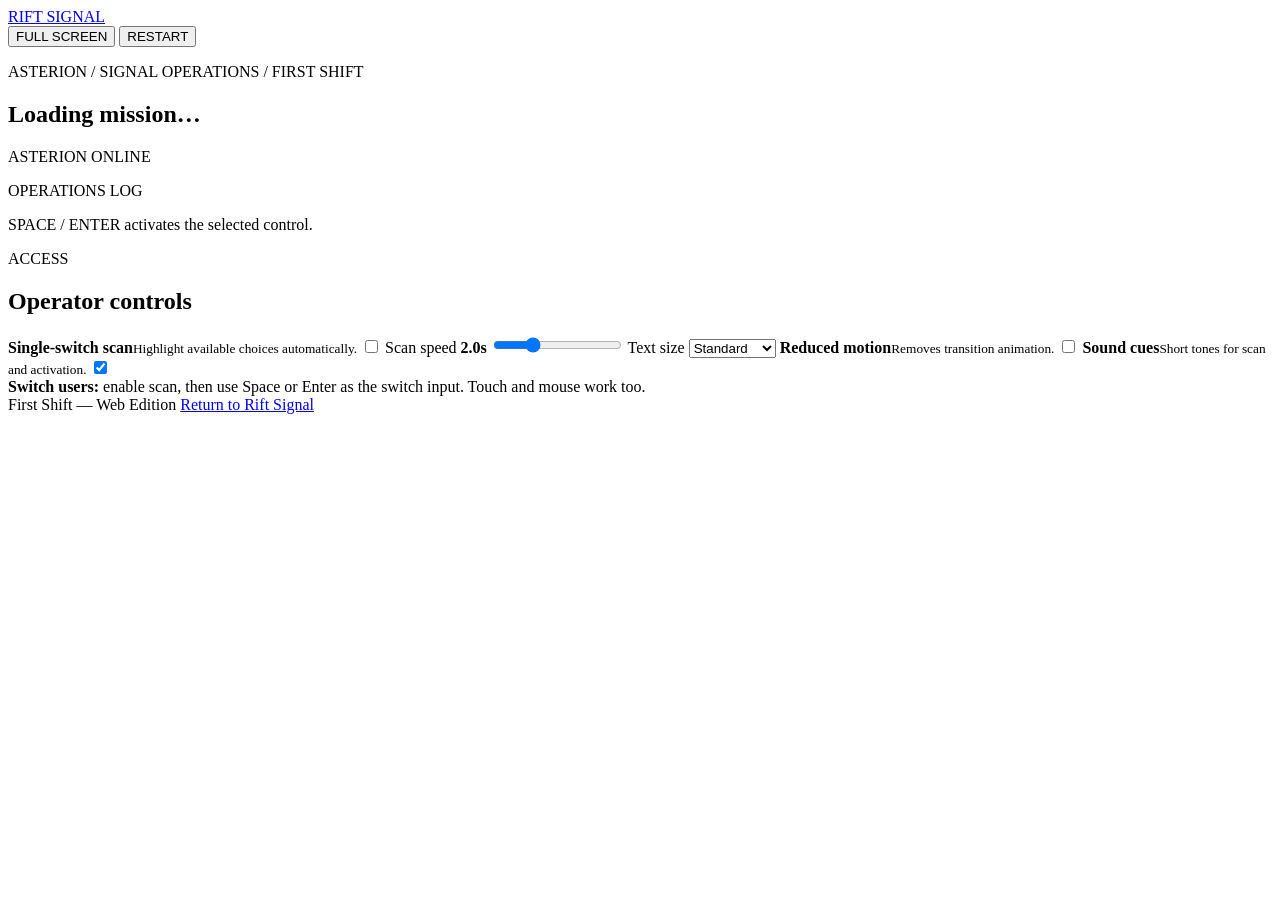
==== docs/play/index.html @ 93ed442c "Add First Shift web experience" ====
<!doctype html>
<html lang="en">
<head>
<meta charset="utf-8">
<meta name="viewport" content="width=device-width,initial-scale=1,viewport-fit=cover">
<meta name="description" content="Play Rift Signal First Shift online with direct, keyboard, touch, or single-switch scanning controls.">
<title>Rift Signal | First Shift Online</title>
<link rel="stylesheet" href="style.css">
</head>
<body>
<header class="topbar">
  <a class="brand" href="../">RIFT SIGNAL</a>
  <div class="top-actions">
    <button id="fullscreenBtn" class="ghost" type="button">FULL SCREEN</button>
    <button id="restartBtn" class="ghost" type="button">RESTART</button>
  </div>
</header>

<main class="shell">
  <section class="console" aria-labelledby="missionTitle">
    <div class="console-head">
      <div>
        <p class="eyebrow" id="chapterLabel">ASTERION / SIGNAL OPERATIONS / FIRST SHIFT</p>
        <h1 id="missionTitle">Loading mission…</h1>
      </div>
      <div class="vessel">ASTERION <span>ONLINE</span></div>
    </div>

    <p id="briefing" class="briefing"></p>

    <div id="stations" class="stations" aria-label="Station status"></div>

    <div class="log-panel">
      <div class="panel-label">OPERATIONS LOG</div>
      <div id="logText" class="log-text" aria-live="polite"></div>
    </div>

    <div class="switch-zone">
      <p id="instruction" class="instruction">SPACE / ENTER activates the selected control.</p>
      <div id="actionRow" class="action-row"></div>
    </div>
  </section>

  <aside class="accessibility" aria-label="Accessibility controls">
    <p class="eyebrow">ACCESS</p>
    <h2>Operator controls</h2>

    <label class="toggle-row">
      <span><strong>Single-switch scan</strong><small>Highlight available choices automatically.</small></span>
      <input id="scanToggle" type="checkbox">
    </label>

    <label class="setting">
      <span>Scan speed <strong id="scanSpeedLabel">2.0s</strong></span>
      <input id="scanSpeed" type="range" min="800" max="5000" step="100" value="2000">
    </label>

    <label class="setting">
      <span>Text size</span>
      <select id="textSize">
        <option value="1">Standard</option>
        <option value="1.2">Large</option>
        <option value="1.4">Extra large</option>
      </select>
    </label>

    <label class="toggle-row">
      <span><strong>Reduced motion</strong><small>Removes transition animation.</small></span>
      <input id="reducedMotion" type="checkbox">
    </label>

    <label class="toggle-row">
      <span><strong>Sound cues</strong><small>Short tones for scan and activation.</small></span>
      <input id="soundToggle" type="checkbox" checked>
    </label>

    <div class="access-note">
      <strong>Switch users:</strong> enable scan, then use Space or Enter as the switch input. Touch and mouse work too.
    </div>
  </aside>
</main>

<footer>
  <span>First Shift — Web Edition</span>
  <a href="../">Return to Rift Signal</a>
</footer>

<script src="app.js"></script>
</body>
</html>
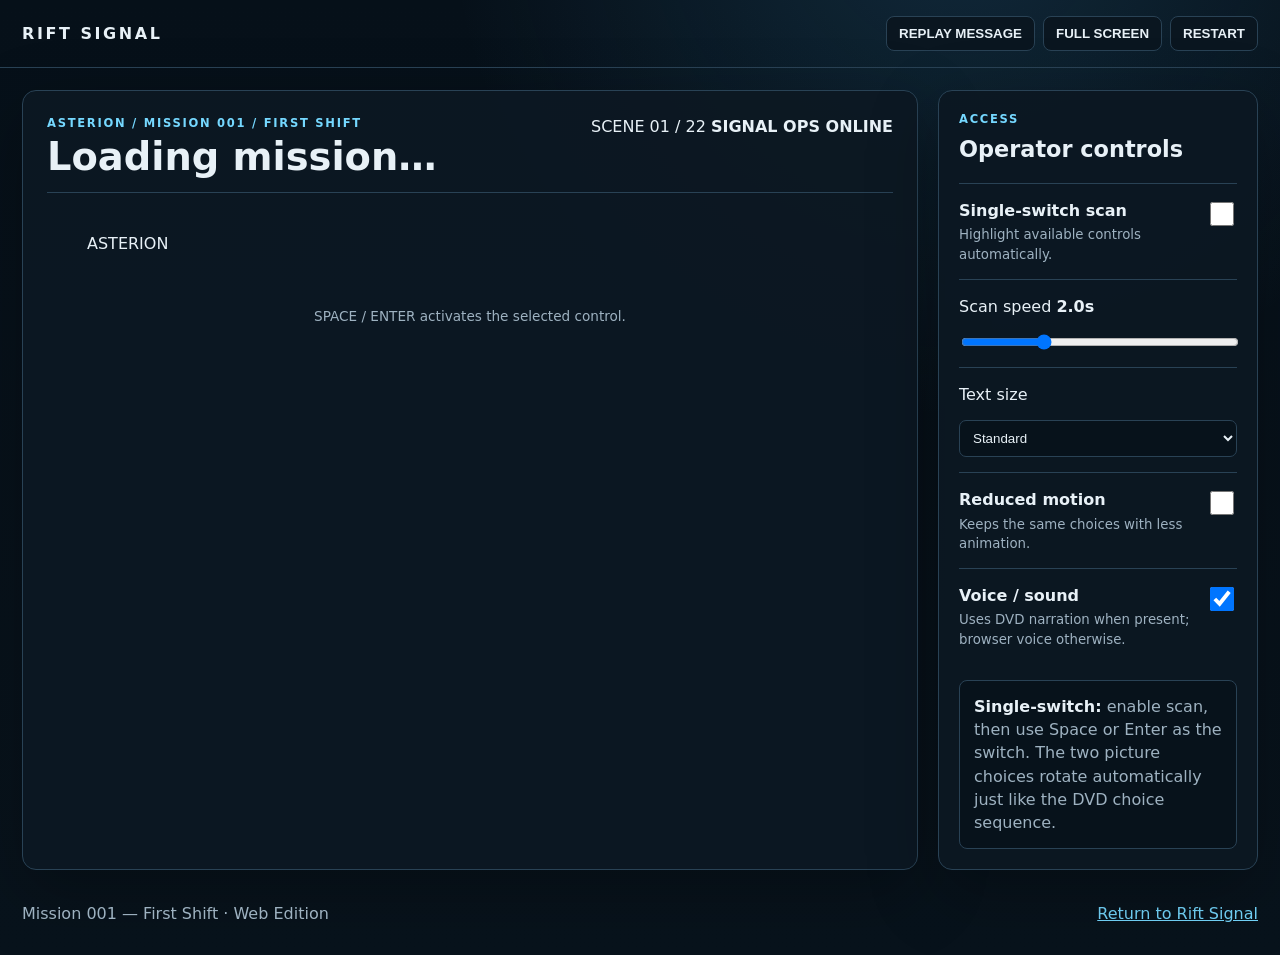
==== commit e30cf64b: "Make web Mission 001 match DVD scene structure" ====
--- a/docs/play/index.html
+++ b/docs/play/index.html
@@ -3,36 +3,53 @@
 <head>
 <meta charset="utf-8">
 <meta name="viewport" content="width=device-width,initial-scale=1,viewport-fit=cover">
-<meta name="description" content="Play Rift Signal First Shift online with direct, keyboard, touch, or single-switch scanning controls.">
-<title>Rift Signal | First Shift Online</title>
+<meta name="description" content="Play Rift Signal Mission 001: First Shift online with direct, keyboard, touch, or single-switch scanning controls.">
+<title>Rift Signal | Mission 001 — First Shift</title>
 <link rel="stylesheet" href="style.css">
 </head>
 <body>
 <header class="topbar">
   <a class="brand" href="../">RIFT SIGNAL</a>
   <div class="top-actions">
+    <button id="replayBtn" class="ghost" type="button">REPLAY MESSAGE</button>
     <button id="fullscreenBtn" class="ghost" type="button">FULL SCREEN</button>
     <button id="restartBtn" class="ghost" type="button">RESTART</button>
   </div>
 </header>
 
 <main class="shell">
-  <section class="console" aria-labelledby="missionTitle">
+  <section class="console" aria-labelledby="sceneTitle">
     <div class="console-head">
       <div>
-        <p class="eyebrow" id="chapterLabel">ASTERION / SIGNAL OPERATIONS / FIRST SHIFT</p>
-        <h1 id="missionTitle">Loading mission…</h1>
+        <p class="eyebrow">ASTERION / MISSION 001 / FIRST SHIFT</p>
+        <h1 id="sceneTitle">Loading mission…</h1>
       </div>
-      <div class="vessel">ASTERION <span>ONLINE</span></div>
+      <div class="mission-progress">
+        <span id="sceneProgress">SCENE 01 / 22</span>
+        <strong id="systemState">SIGNAL OPS ONLINE</strong>
+      </div>
     </div>
 
-    <p id="briefing" class="briefing"></p>
+    <div class="story-grid">
+      <figure class="scene-media">
+        <img id="sceneImage" alt="">
+        <div id="sceneFallback" class="scene-fallback" aria-hidden="true">
+          <div class="orbital-ring ring-one"></div>
+          <div class="orbital-ring ring-two"></div>
+          <div id="fallbackLabel" class="fallback-label">ASTERION</div>
+        </div>
+      </figure>
 
-    <div id="stations" class="stations" aria-label="Station status"></div>
+      <section class="message-panel">
+        <p id="speakerRole" class="speaker-role"></p>
+        <h2 id="speakerName"></h2>
+        <p id="narration" class="narration" aria-live="polite"></p>
+        <div id="sceneHint" class="scene-hint"></div>
+      </section>
+    </div>
 
-    <div class="log-panel">
-      <div class="panel-label">OPERATIONS LOG</div>
-      <div id="logText" class="log-text" aria-live="polite"></div>
+    <div id="choiceMeter" class="choice-meter" hidden aria-hidden="true">
+      <span></span>
     </div>
 
     <div class="switch-zone">
@@ -46,7 +63,7 @@
     <h2>Operator controls</h2>
 
     <label class="toggle-row">
-      <span><strong>Single-switch scan</strong><small>Highlight available choices automatically.</small></span>
+      <span><strong>Single-switch scan</strong><small>Highlight available controls automatically.</small></span>
       <input id="scanToggle" type="checkbox">
     </label>
 
@@ -65,26 +82,26 @@
     </label>
 
     <label class="toggle-row">
-      <span><strong>Reduced motion</strong><small>Removes transition animation.</small></span>
+      <span><strong>Reduced motion</strong><small>Keeps the same choices with less animation.</small></span>
       <input id="reducedMotion" type="checkbox">
     </label>
 
     <label class="toggle-row">
-      <span><strong>Sound cues</strong><small>Short tones for scan and activation.</small></span>
+      <span><strong>Voice / sound</strong><small>Uses DVD narration when present; browser voice otherwise.</small></span>
       <input id="soundToggle" type="checkbox" checked>
     </label>
 
     <div class="access-note">
-      <strong>Switch users:</strong> enable scan, then use Space or Enter as the switch input. Touch and mouse work too.
+      <strong>Single-switch:</strong> enable scan, then use Space or Enter as the switch. The two picture choices rotate automatically just like the DVD choice sequence.
     </div>
   </aside>
 </main>
 
 <footer>
-  <span>First Shift — Web Edition</span>
+  <span>Mission 001 — First Shift · Web Edition</span>
   <a href="../">Return to Rift Signal</a>
 </footer>
 
-<script src="app.js"></script>
+<script type="module" src="app.js"></script>
 </body>
 </html>
--- a/docs/play/style.css
+++ b/docs/play/style.css
@@ -0,0 +1 @@
+:root{--bg:#061019;--panel:#0c1823;--panel2:#101f2c;--line:#294255;--text:#e8f1f7;--muted:#9eb2c1;--accent:#75d8ff;--good:#45d6a1;--warn:#e2b86b;--focus:#fff;--scale:1}*{box-sizing:border-box}html{background:var(--bg)}body{margin:0;min-height:100vh;color:var(--text);background:radial-gradient(circle at 75% -10%,rgba(54,130,174,.22),transparent 32rem),linear-gradient(180deg,#061019,#08131c);font-family:Inter,system-ui,-apple-system,BlinkMacSystemFont,"Segoe UI",sans-serif;font-size:calc(16px * var(--scale));line-height:1.45}.topbar{max-width:1400px;margin:auto;display:flex;justify-content:space-between;align-items:center;padding:16px 22px;border-bottom:1px solid var(--line)}.brand{color:var(--text);text-decoration:none;font-weight:850;letter-spacing:.16em}.top-actions{display:flex;gap:8px}.ghost{border:1px solid var(--line);background:#0a1620;color:var(--text);padding:9px 12px;border-radius:8px;font-weight:750;cursor:pointer}.ghost:focus-visible,.action:focus-visible,select:focus-visible,input:focus-visible{outline:4px solid var(--focus);outline-offset:3px}.shell{max-width:1400px;margin:0 auto;padding:22px;display:grid;grid-template-columns:minmax(0,1fr) 320px;gap:20px}.console,.accessibility{border:1px solid var(--line);border-radius:14px;background:rgba(12,24,35,.94);box-shadow:0 22px 70px rgba(0,0,0,.28)}.console{padding:24px;min-height:760px;display:flex;flex-direction:column}.console-head{display:flex;justify-content:space-between;gap:20px;border-bottom:1px solid var(--line);padding-bottom:15px}.eyebrow{margin:0 0 5px;color:var(--accent);letter-spacing:.15em;font-weight:800;font-size:.72em}.console h1{margin:0;font-size:clamp(1.8rem,3vw,2.8rem);line-height:1.05}.vessel{text-align:right;color:var(--muted);font-weight:800;letter-spacing:.08em}.vessel span{display:block;color:var(--good);font-size:.8em}.briefing{font-size:1.08em;color:var(--muted);margin:20px 0}.stations{display:grid;grid-template-columns:repeat(4,minmax(0,1fr));gap:10px;margin-bottom:18px}.station{padding:14px;border:1px solid var(--line);border-radius:10px;background:var(--panel2)}.station-name{color:var(--muted);font-size:.75em;font-weight:800;letter-spacing:.08em}.station-status{font-weight:850;margin-top:5px}.station.ready{border-color:rgba(69,214,161,.65)}.station.ready .station-status{color:var(--good)}.station.wait .station-status{color:var(--warn)}.log-panel{flex:1;min-height:280px;border:1px solid var(--line);border-radius:10px;background:#07121b;padding:18px;overflow:auto}.panel-label{color:var(--muted);font-size:.72em;font-weight:800;letter-spacing:.12em;margin-bottom:12px}.log-text{white-space:pre-wrap;font-family:ui-monospace,SFMono-Regular,Menlo,Consolas,monospace;color:#d7e2ed}.log-text .muted{color:#6f8499}.log-text .good{color:var(--good)}.log-text .warn{color:var(--warn)}.log-text .code{color:var(--accent)}.switch-zone{padding-top:18px}.instruction{color:var(--muted);font-size:.85em;text-align:center}.action-row{display:flex;justify-content:center;gap:12px;flex-wrap:wrap}.action{min-width:260px;min-height:72px;border:2px solid #36516b;border-radius:10px;background:#172536;color:#eaf3fa;font-weight:850;font-size:1.02em;padding:14px 20px;cursor:pointer;transition:.15s transform,.15s background,.15s border-color}.action:hover{background:#20364a;border-color:#62b9df}.action.scan-focus,.action:focus{background:#24445a;border-color:var(--focus);box-shadow:0 0 0 3px rgba(117,216,255,.25)}.action:active{transform:scale(.985)}.action:disabled{opacity:.55;cursor:default}.accessibility{padding:20px;align-self:start;position:sticky;top:14px}.accessibility h2{margin:.15em 0 18px;font-size:1.4em}.toggle-row,.setting{display:flex;justify-content:space-between;gap:14px;padding:15px 0;border-top:1px solid var(--line)}.toggle-row span,.setting span{display:block}.toggle-row small{display:block;color:var(--muted);margin-top:3px}.toggle-row input{width:24px;height:24px;flex:0 0 auto}.setting{flex-direction:column}.setting input[type=range]{width:100%}.setting select{width:100%;padding:9px;border-radius:7px;border:1px solid var(--line);background:#07121b;color:var(--text)}.access-note{margin-top:16px;padding:14px;border:1px solid var(--line);border-radius:8px;color:var(--muted);background:#07121b}.access-note strong{color:var(--text)}footer{max-width:1400px;margin:auto;padding:10px 22px 30px;display:flex;justify-content:space-between;color:var(--muted)}footer a{color:var(--accent)}body.reduced-motion *{transition:none!important;scroll-behavior:auto!important}@media(max-width:980px){.shell{grid-template-columns:1fr}.accessibility{position:static}.stations{grid-template-columns:1fr 1fr}.console{min-height:auto}}@media(max-width:620px){.topbar{align-items:flex-start;gap:12px}.top-actions{flex-direction:column}.shell{padding:12px}.console{padding:16px}.console-head{flex-direction:column}.vessel{text-align:left}.stations{grid-template-columns:1fr}.action{width:100%;min-width:0}footer{flex-direction:column;gap:8px}}
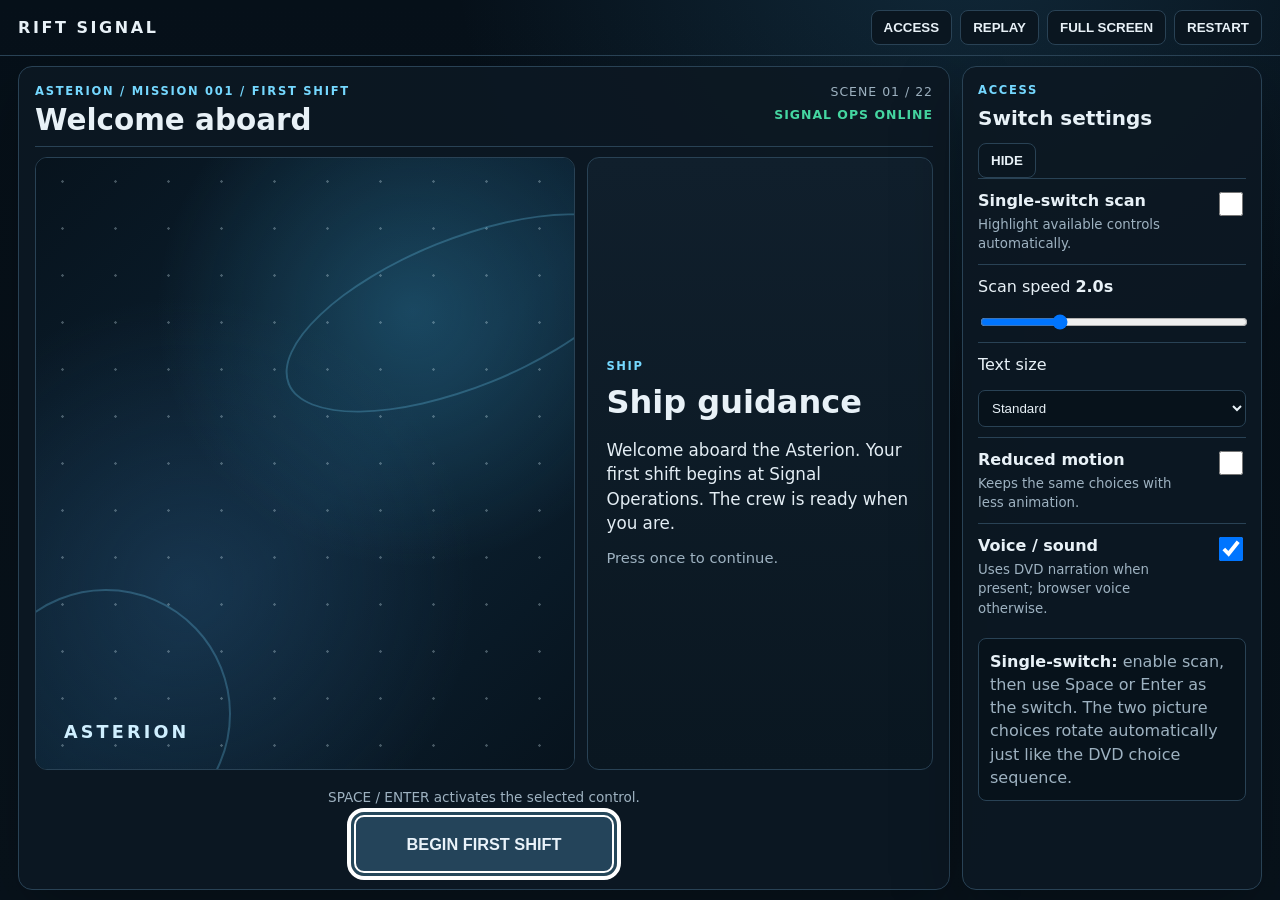
==== commit eb883e3f: "Add hideable switch settings drawer" ====
--- a/docs/play/index.html
+++ b/docs/play/index.html
@@ -11,7 +11,8 @@
 <header class="topbar">
   <a class="brand" href="../">RIFT SIGNAL</a>
   <div class="top-actions">
-    <button id="replayBtn" class="ghost" type="button">REPLAY MESSAGE</button>
+    <button id="accessBtn" class="ghost" type="button" aria-expanded="false" aria-controls="accessPanel">ACCESS</button>
+    <button id="replayBtn" class="ghost" type="button">REPLAY</button>
     <button id="fullscreenBtn" class="ghost" type="button">FULL SCREEN</button>
     <button id="restartBtn" class="ghost" type="button">RESTART</button>
   </div>
@@ -58,10 +59,11 @@
     </div>
   </section>
 
-  <aside class="accessibility" aria-label="Accessibility controls">
-    <p class="eyebrow">ACCESS</p>
-    <h2>Operator controls</h2>
-
+  <aside id="accessPanel" class="accessibility" aria-label="Accessibility controls" aria-hidden="true">
+    <div class="access-head">
+      <div><p class="eyebrow">ACCESS</p><h2>Switch settings</h2></div>
+      <button id="closeAccessBtn" class="ghost close-access" type="button">HIDE</button>
+    </div>
     <label class="toggle-row">
       <span><strong>Single-switch scan</strong><small>Highlight available controls automatically.</small></span>
       <input id="scanToggle" type="checkbox">
--- a/docs/play/style.css
+++ b/docs/play/style.css
@@ -1 +1,31 @@
-:root{--bg:#061019;--panel:#0c1823;--panel2:#101f2c;--line:#294255;--text:#e8f1f7;--muted:#9eb2c1;--accent:#75d8ff;--good:#45d6a1;--warn:#e2b86b;--focus:#fff;--scale:1}*{box-sizing:border-box}html{background:var(--bg)}body{margin:0;min-height:100vh;color:var(--text);background:radial-gradient(circle at 75% -10%,rgba(54,130,174,.22),transparent 32rem),linear-gradient(180deg,#061019,#08131c);font-family:Inter,system-ui,-apple-system,BlinkMacSystemFont,"Segoe UI",sans-serif;font-size:calc(16px * var(--scale));line-height:1.45}.topbar{max-width:1400px;margin:auto;display:flex;justify-content:space-between;align-items:center;padding:16px 22px;border-bottom:1px solid var(--line)}.brand{color:var(--text);text-decoration:none;font-weight:850;letter-spacing:.16em}.top-actions{display:flex;gap:8px}.ghost{border:1px solid var(--line);background:#0a1620;color:var(--text);padding:9px 12px;border-radius:8px;font-weight:750;cursor:pointer}.ghost:focus-visible,.action:focus-visible,select:focus-visible,input:focus-visible{outline:4px solid var(--focus);outline-offset:3px}.shell{max-width:1400px;margin:0 auto;padding:22px;display:grid;grid-template-columns:minmax(0,1fr) 320px;gap:20px}.console,.accessibility{border:1px solid var(--line);border-radius:14px;background:rgba(12,24,35,.94);box-shadow:0 22px 70px rgba(0,0,0,.28)}.console{padding:24px;min-height:760px;display:flex;flex-direction:column}.console-head{display:flex;justify-content:space-between;gap:20px;border-bottom:1px solid var(--line);padding-bottom:15px}.eyebrow{margin:0 0 5px;color:var(--accent);letter-spacing:.15em;font-weight:800;font-size:.72em}.console h1{margin:0;font-size:clamp(1.8rem,3vw,2.8rem);line-height:1.05}.vessel{text-align:right;color:var(--muted);font-weight:800;letter-spacing:.08em}.vessel span{display:block;color:var(--good);font-size:.8em}.briefing{font-size:1.08em;color:var(--muted);margin:20px 0}.stations{display:grid;grid-template-columns:repeat(4,minmax(0,1fr));gap:10px;margin-bottom:18px}.station{padding:14px;border:1px solid var(--line);border-radius:10px;background:var(--panel2)}.station-name{color:var(--muted);font-size:.75em;font-weight:800;letter-spacing:.08em}.station-status{font-weight:850;margin-top:5px}.station.ready{border-color:rgba(69,214,161,.65)}.station.ready .station-status{color:var(--good)}.station.wait .station-status{color:var(--warn)}.log-panel{flex:1;min-height:280px;border:1px solid var(--line);border-radius:10px;background:#07121b;padding:18px;overflow:auto}.panel-label{color:var(--muted);font-size:.72em;font-weight:800;letter-spacing:.12em;margin-bottom:12px}.log-text{white-space:pre-wrap;font-family:ui-monospace,SFMono-Regular,Menlo,Consolas,monospace;color:#d7e2ed}.log-text .muted{color:#6f8499}.log-text .good{color:var(--good)}.log-text .warn{color:var(--warn)}.log-text .code{color:var(--accent)}.switch-zone{padding-top:18px}.instruction{color:var(--muted);font-size:.85em;text-align:center}.action-row{display:flex;justify-content:center;gap:12px;flex-wrap:wrap}.action{min-width:260px;min-height:72px;border:2px solid #36516b;border-radius:10px;background:#172536;color:#eaf3fa;font-weight:850;font-size:1.02em;padding:14px 20px;cursor:pointer;transition:.15s transform,.15s background,.15s border-color}.action:hover{background:#20364a;border-color:#62b9df}.action.scan-focus,.action:focus{background:#24445a;border-color:var(--focus);box-shadow:0 0 0 3px rgba(117,216,255,.25)}.action:active{transform:scale(.985)}.action:disabled{opacity:.55;cursor:default}.accessibility{padding:20px;align-self:start;position:sticky;top:14px}.accessibility h2{margin:.15em 0 18px;font-size:1.4em}.toggle-row,.setting{display:flex;justify-content:space-between;gap:14px;padding:15px 0;border-top:1px solid var(--line)}.toggle-row span,.setting span{display:block}.toggle-row small{display:block;color:var(--muted);margin-top:3px}.toggle-row input{width:24px;height:24px;flex:0 0 auto}.setting{flex-direction:column}.setting input[type=range]{width:100%}.setting select{width:100%;padding:9px;border-radius:7px;border:1px solid var(--line);background:#07121b;color:var(--text)}.access-note{margin-top:16px;padding:14px;border:1px solid var(--line);border-radius:8px;color:var(--muted);background:#07121b}.access-note strong{color:var(--text)}footer{max-width:1400px;margin:auto;padding:10px 22px 30px;display:flex;justify-content:space-between;color:var(--muted)}footer a{color:var(--accent)}body.reduced-motion *{transition:none!important;scroll-behavior:auto!important}@media(max-width:980px){.shell{grid-template-columns:1fr}.accessibility{position:static}.stations{grid-template-columns:1fr 1fr}.console{min-height:auto}}@media(max-width:620px){.topbar{align-items:flex-start;gap:12px}.top-actions{flex-direction:column}.shell{padding:12px}.console{padding:16px}.console-head{flex-direction:column}.vessel{text-align:left}.stations{grid-template-columns:1fr}.action{width:100%;min-width:0}footer{flex-direction:column;gap:8px}}+:root{--bg:#061019;--panel:#0c1823;--panel2:#101f2c;--line:#294255;--text:#e8f1f7;--muted:#9eb2c1;--accent:#75d8ff;--good:#45d6a1;--warn:#e2b86b;--focus:#fff;--scale:1}*{box-sizing:border-box}html{background:var(--bg)}body{margin:0;min-height:100vh;color:var(--text);background:radial-gradient(circle at 75% -10%,rgba(54,130,174,.22),transparent 32rem),linear-gradient(180deg,#061019,#08131c);font-family:Inter,system-ui,-apple-system,BlinkMacSystemFont,"Segoe UI",sans-serif;font-size:calc(16px * var(--scale));line-height:1.45}.topbar{max-width:1440px;margin:auto;display:flex;justify-content:space-between;align-items:center;padding:16px 22px;border-bottom:1px solid var(--line)}.brand{color:var(--text);text-decoration:none;font-weight:850;letter-spacing:.16em}.top-actions{display:flex;gap:8px;flex-wrap:wrap}.ghost{border:1px solid var(--line);background:#0a1620;color:var(--text);padding:9px 12px;border-radius:8px;font-weight:750;cursor:pointer}.ghost:focus-visible,.action:focus-visible,select:focus-visible,input:focus-visible{outline:4px solid var(--focus);outline-offset:3px}.shell{max-width:1440px;margin:0 auto;padding:22px;display:grid;grid-template-columns:minmax(0,1fr) 330px;gap:20px}.console,.accessibility{border:1px solid var(--line);border-radius:14px;background:rgba(12,24,35,.94);box-shadow:0 22px 70px rgba(0,0,0,.28)}.console{padding:24px;min-height:780px;display:flex;flex-direction:column}.console-head{display:flex;justify-content:space-between;gap:20px;border-bottom:1px solid var(--line);padding-bottom:15px}.eyebrow{margin:0 0 5px;color:var(--accent);letter-spacing:.15em;font-weight:800;font-size:.72em}.console h1{margin:0;font-size:clamp(1.8rem,3vw,2.8rem);line-height:1.05}.mission-progress{text-align:right;color:var(--muted);font-size:.78em;letter-spacing:.08em}.mission-progress span,.mission-progress strong{display:block}.mission-progress strong{color:var(--good);margin-top:5px}.story-grid{display:grid;grid-template-columns:minmax(0,1.28fr) minmax(300px,.72fr);gap:18px;margin:20px 0;min-height:430px}.scene-media{position:relative;margin:0;min-height:430px;overflow:hidden;border:1px solid var(--line);border-radius:12px;background:#07121b}.scene-media img{display:block;width:100%;height:100%;min-height:430px;object-fit:cover}.scene-media img[hidden]{display:none}.scene-fallback{position:absolute;inset:0;overflow:hidden;background:radial-gradient(circle at 70% 25%,rgba(64,176,226,.28),transparent 16rem),radial-gradient(circle at 28% 70%,rgba(44,91,132,.35),transparent 18rem),linear-gradient(135deg,#07131d,#0c2233 55%,#07131d)}.scene-fallback::before{content:"";position:absolute;inset:0;background-image:radial-gradient(circle,#dff6ff 0 1px,transparent 1.5px);background-size:53px 47px;opacity:.28}.orbital-ring{position:absolute;border:2px solid rgba(117,216,255,.25);border-radius:50%;transform:rotate(-22deg)}.ring-one{width:380px;height:150px;right:-80px;top:80px}.ring-two{width:250px;height:250px;left:-55px;bottom:-70px}.fallback-label{position:absolute;left:28px;bottom:24px;color:#cfefff;font-size:1.1em;font-weight:850;letter-spacing:.18em}.message-panel{display:flex;flex-direction:column;justify-content:center;padding:26px;border:1px solid var(--line);border-radius:12px;background:linear-gradient(180deg,#101f2c,#0a1721)}.speaker-role{margin:0;color:var(--accent);font-size:.72em;font-weight:850;letter-spacing:.14em}.message-panel h2{margin:.25rem 0 .8rem;font-size:clamp(1.4rem,2.5vw,2.1rem)}.narration{font-size:1.14em;color:#e3edf4;margin:0;white-space:pre-line}.scene-hint{margin-top:18px;color:var(--muted);font-size:.92em}.choice-meter{height:6px;margin:0 0 10px;border-radius:99px;background:#102638;overflow:hidden}.choice-meter span{display:block;width:100%;height:100%;transform-origin:left;background:var(--accent);animation:choice-countdown 5s linear forwards}@keyframes choice-countdown{from{transform:scaleX(1)}to{transform:scaleX(0)}}body.reduced-motion .choice-meter span{animation:none;transform:scaleX(1)}.switch-zone{margin-top:auto;padding-top:12px}.instruction{color:var(--muted);font-size:.85em;text-align:center}.action-row{display:flex;justify-content:center;gap:12px;flex-wrap:wrap}.action{min-width:260px;min-height:72px;border:2px solid #36516b;border-radius:10px;background:#172536;color:#eaf3fa;font-weight:850;font-size:1.02em;padding:14px 20px;cursor:pointer;transition:.15s transform,.15s background,.15s border-color}.action:hover{background:#20364a;border-color:#62b9df}.action.scan-focus,.action:focus{background:#24445a;border-color:var(--focus);box-shadow:0 0 0 3px rgba(117,216,255,.25)}.action:active{transform:scale(.985)}.action:disabled{opacity:.55;cursor:default}.accessibility{padding:20px;align-self:start;position:sticky;top:14px}.accessibility h2{margin:.15em 0 18px;font-size:1.4em}.toggle-row,.setting{display:flex;justify-content:space-between;gap:14px;padding:15px 0;border-top:1px solid var(--line)}.toggle-row span,.setting span{display:block}.toggle-row small{display:block;color:var(--muted);margin-top:3px}.toggle-row input{width:24px;height:24px;flex:0 0 auto}.setting{flex-direction:column}.setting input[type=range]{width:100%}.setting select{width:100%;padding:9px;border-radius:7px;border:1px solid var(--line);background:#07121b;color:var(--text)}.access-note{margin-top:16px;padding:14px;border:1px solid var(--line);border-radius:8px;color:var(--muted);background:#07121b}.access-note strong{color:var(--text)}footer{max-width:1440px;margin:auto;padding:10px 22px 30px;display:flex;justify-content:space-between;color:var(--muted)}footer a{color:var(--accent)}body.reduced-motion *{transition:none!important;scroll-behavior:auto!important}@media(max-width:1040px){.shell{grid-template-columns:1fr}.accessibility{position:static}.story-grid{grid-template-columns:1fr}.scene-media,.scene-media img{min-height:360px}.message-panel{min-height:250px}.console{min-height:auto}}@media(max-width:620px){.topbar{align-items:flex-start;gap:12px}.top-actions{flex-direction:column}.shell{padding:12px}.console{padding:16px}.console-head{flex-direction:column}.mission-progress{text-align:left}.scene-media,.scene-media img{min-height:260px}.action{width:100%;min-width:0}footer{flex-direction:column;gap:8px}}
+/* Never stretch fallback artwork beyond its intrinsic size. The first site-art
+   previews are deliberately small, so enlarging them caused visible pixelation. */
+.scene-media{display:grid;place-items:center}
+.scene-media img{width:auto!important;height:auto!important;min-height:0!important;max-width:100%;max-height:100%;object-fit:contain!important}
+
+/* Desktop mission player is a one-screen instrument panel. */
+@media(min-width:981px) and (min-height:700px){
+  html,body{height:100%;overflow:hidden}
+  .topbar{height:56px;max-height:56px;padding:9px 18px}
+  .shell{height:calc(100dvh - 56px);max-width:1440px;padding:10px 18px;grid-template-columns:minmax(0,1fr) 300px;gap:12px;overflow:hidden}
+  .console{height:100%;min-height:0;padding:16px;overflow:hidden}
+  .console-head{padding-bottom:10px}
+  .console h1{font-size:clamp(1.55rem,2.3vw,2.25rem)}
+  .story-grid{flex:1;min-height:0;margin:10px 0;grid-template-columns:minmax(0,1.22fr) minmax(280px,.78fr);gap:12px}
+  .scene-media{height:100%;min-height:0}
+  .message-panel{min-height:0;overflow:auto;padding:18px}
+  .narration{font-size:1.05em}
+  .scene-hint{margin-top:12px}
+  .switch-zone{flex:0 0 auto;padding-top:4px}
+  .instruction{margin:4px 0 7px}
+  .action{min-height:58px;padding:10px 18px}
+  .accessibility{position:static;height:100%;min-height:0;padding:15px;overflow:auto}
+  .accessibility h2{margin:.1em 0 10px;font-size:1.25em}
+  .toggle-row,.setting{padding:10px 0}
+  .access-note{margin-top:10px;padding:11px}
+  footer{display:none}
+}
+@media(max-height:699px) and (min-width:981px){
+  .scene-media,.scene-media img{max-height:300px}
+}
